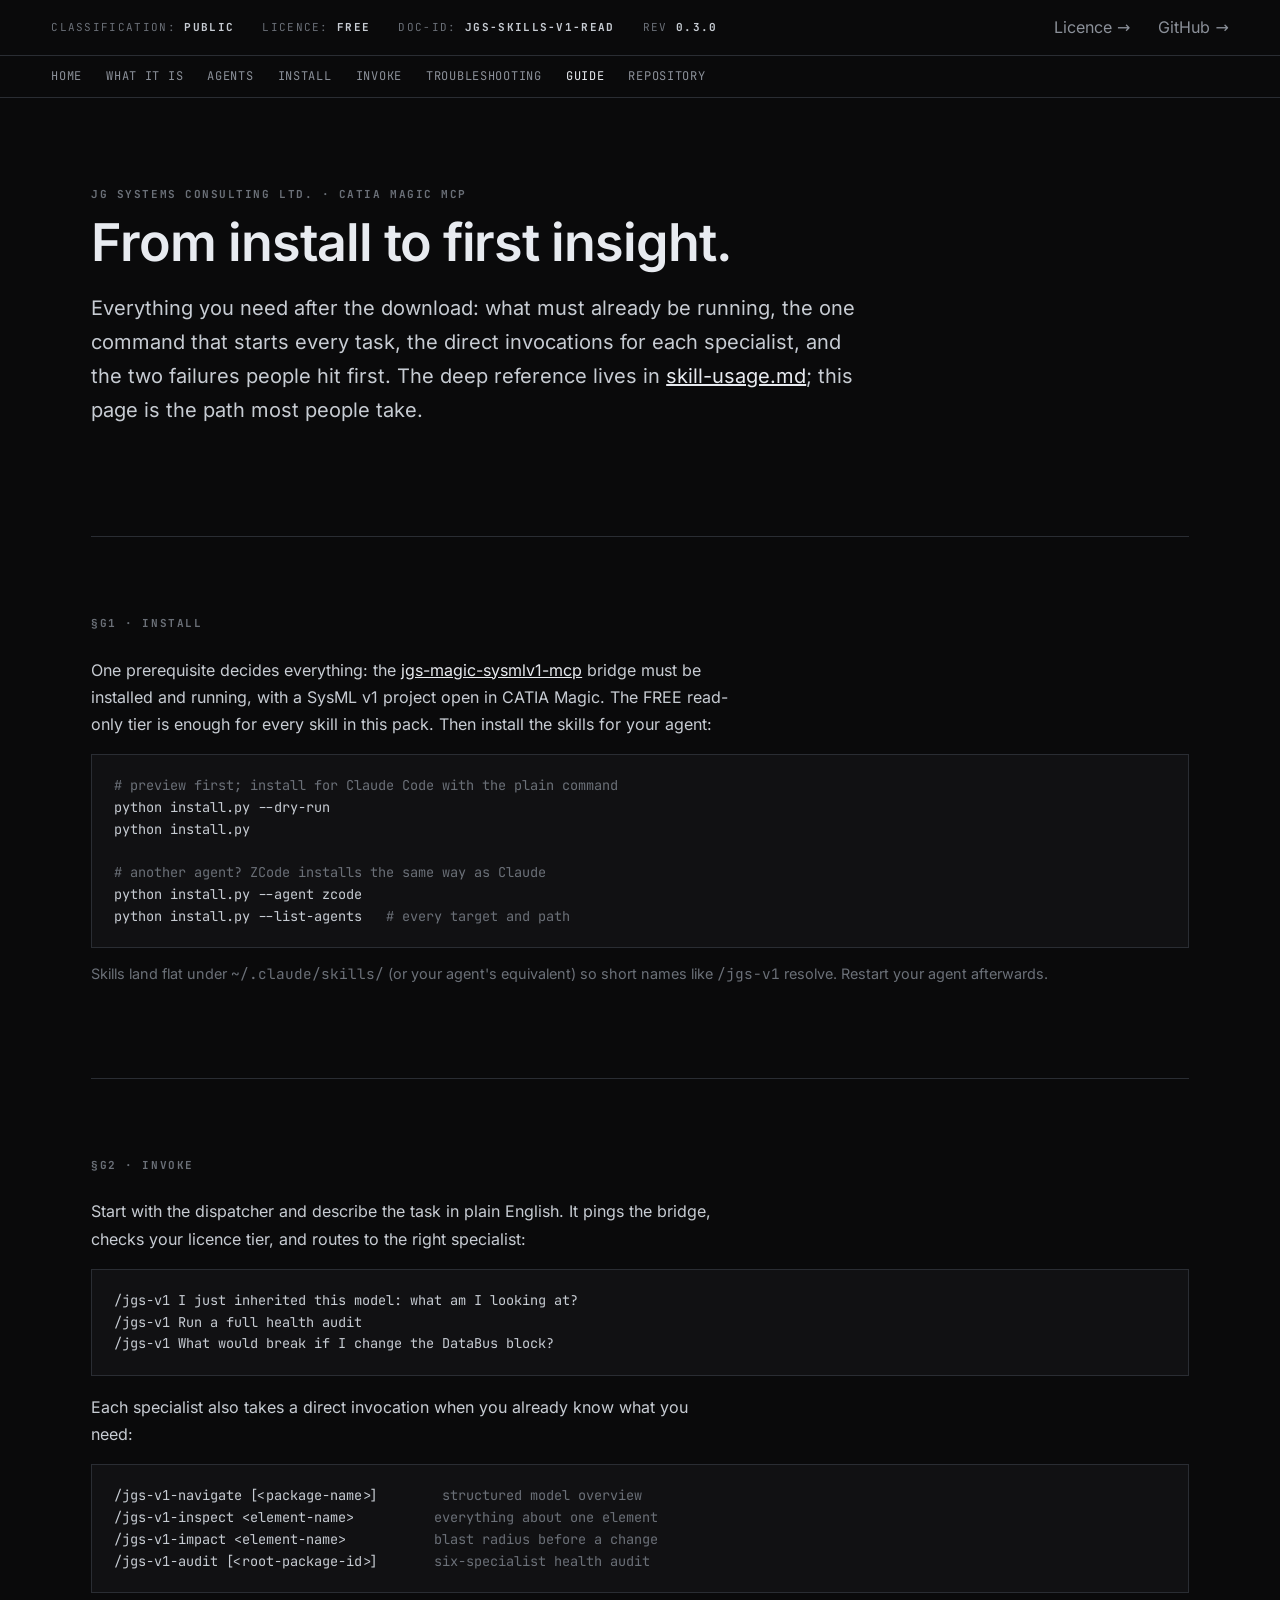
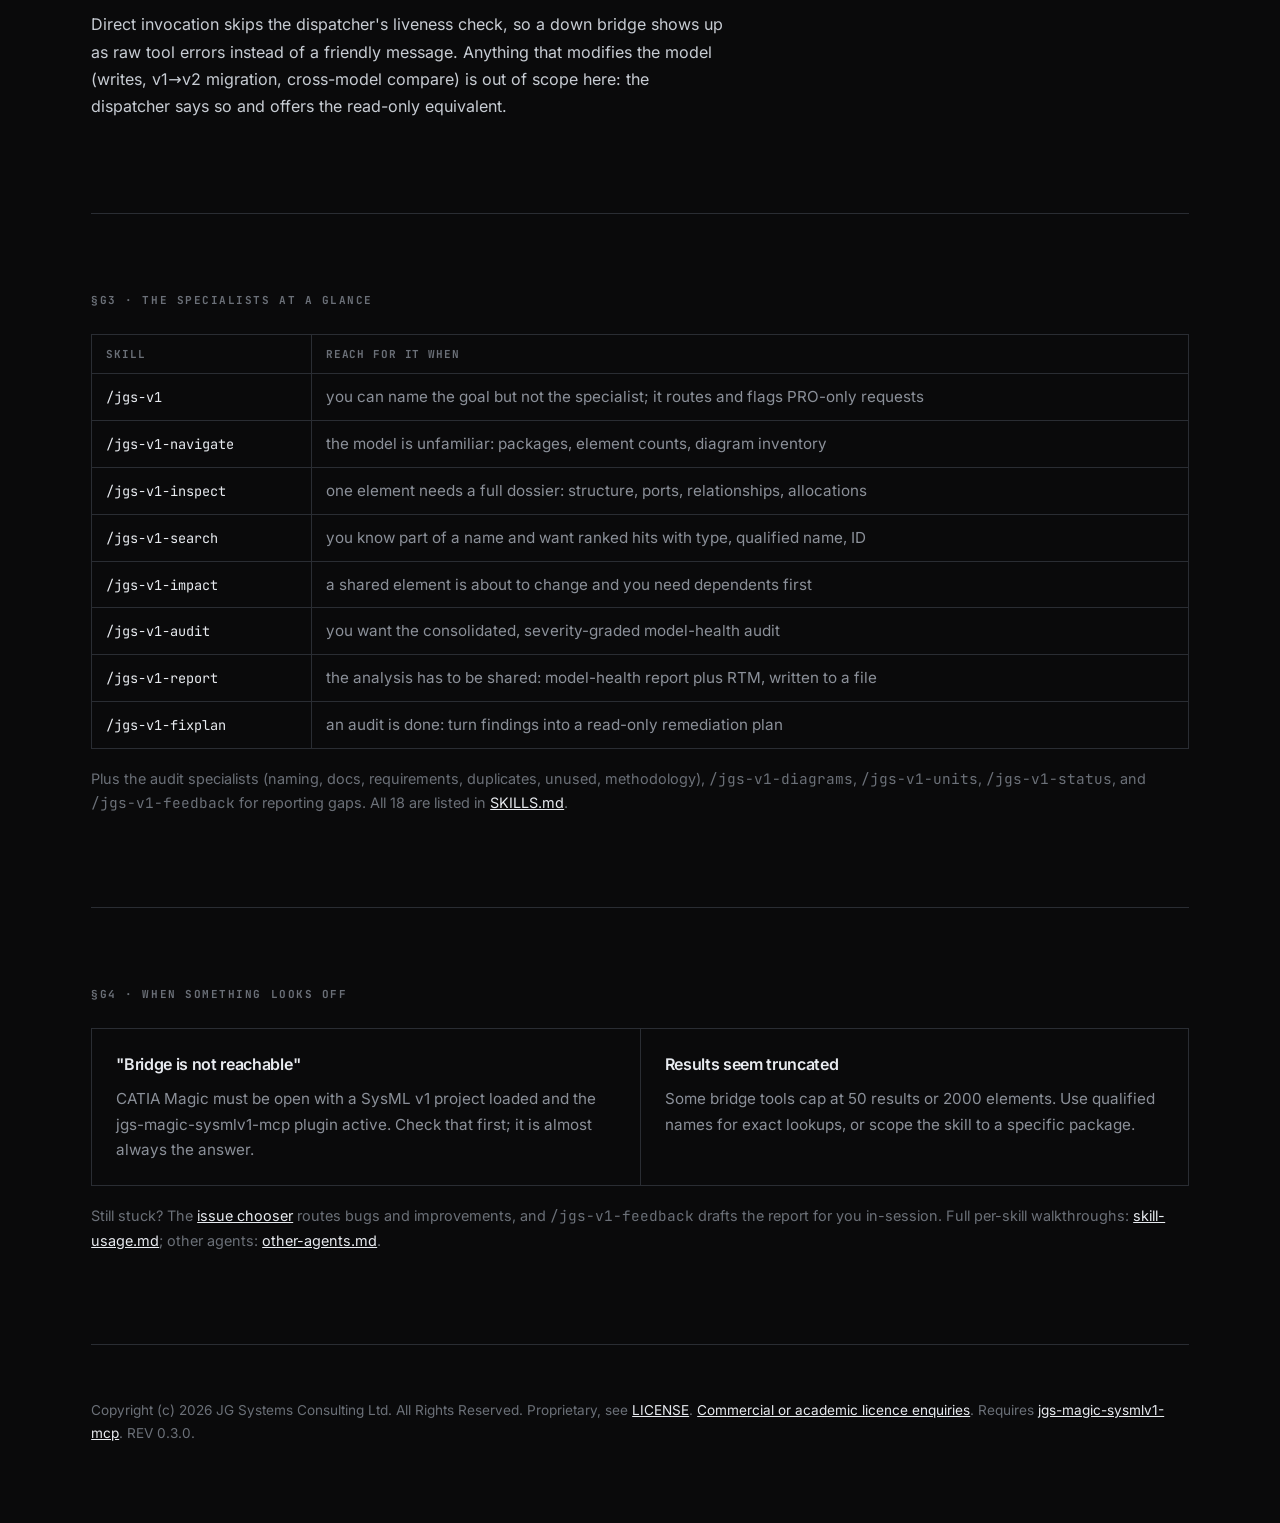
==== docs/guide.html @ 7a107ebd "Initial release 0.3.0" ====
<!DOCTYPE html>
<!--
  Copyright (c) 2026 JG Systems Consulting Ltd. All Rights Reserved.
  Generated at release time from scripts/release_v1_free_templates/docs/guide.html.
  JGS brand & design system: dark engineering drafting-document aesthetic.
-->
<html lang="en">
<head>
<meta charset="utf-8">
<meta name="viewport" content="width=device-width, initial-scale=1">
<title>Guide: JGS SysML v1 Read Skills for CATIA Magic | JGS</title>
<meta name="description" content="From install to first insight with the JGS SysML v1 Read Skills: prerequisites, the /jgs-v1 dispatcher, direct invocations, and fixes for the two most common failures.">
<meta name="robots" content="index, follow">
<meta name="author" content="JG Systems Consulting Ltd.">
<link rel="canonical" href="https://jgsystemsconsulting.github.io/jgs-magic-sysmlv1-read-skills/guide.html">
<meta property="og:type" content="article">
<meta property="og:site_name" content="JGS CATIA Magic MCP">
<meta property="og:title" content="Guide: JGS SysML v1 Read Skills for CATIA Magic">
<meta property="og:description" content="Prerequisites, the /jgs-v1 dispatcher, direct invocations, and troubleshooting for the free, read-only SysML v1 skills.">
<meta property="og:url" content="https://jgsystemsconsulting.github.io/jgs-magic-sysmlv1-read-skills/guide.html">
<meta name="twitter:card" content="summary">
<meta name="twitter:title" content="Guide: JGS SysML v1 Read Skills for CATIA Magic">
<meta name="twitter:description" content="Prerequisites, the /jgs-v1 dispatcher, direct invocations, and troubleshooting for the free, read-only SysML v1 skills.">
<link rel="stylesheet" href="site.css">
</head>
<body>

<header class="masthead">
  <div class="row">
    <span>CLASSIFICATION: <b>PUBLIC</b></span>
    <span>LICENCE: <b>FREE</b></span>
    <span>DOC-ID: <b>JGS-SKILLS-V1-READ</b></span>
    <span>REV <b>0.3.0</b></span>
    <span class="spacer"></span>
    <a href="https://labs.jgsystemsconsulting.com/licensing.html">Licence →</a>
    <a href="https://github.com/jgsystemsconsulting/jgs-magic-sysmlv1-read-skills">GitHub →</a>
  </div>
</header>

<nav class="sitenav" aria-label="Site">
  <div class="row">
    <a href="index.html">Home</a>
    <a href="index.html#what">What it is</a>
    <a href="index.html#agents">Agents</a>
    <a href="#install">Install</a>
    <a href="#usage">Invoke</a>
    <a href="#troubleshooting">Troubleshooting</a>
    <a href="guide.html" aria-current="page">Guide</a>
    <a href="https://github.com/jgsystemsconsulting/jgs-magic-sysmlv1-read-skills">Repository</a>
  </div>
</nav>

<main class="wrap">

  <section class="hero">
    <p class="label">JG Systems Consulting Ltd. · CATIA Magic MCP</p>
    <h1>From install to first insight.</h1>
    <p class="lede">
      Everything you need after the download: what must already be running, the one command
      that starts every task, the direct invocations for each specialist, and the two failures
      people hit first. The deep reference lives in
      <a href="https://github.com/jgsystemsconsulting/jgs-magic-sysmlv1-read-skills/blob/main/docs/skill-usage.md">skill-usage.md</a>; this page is the path
      most people take.
    </p>
  </section>

  <section id="install">
    <p class="label sec-label">§G1 · Install</p>
    <p class="lead-in">
      One prerequisite decides everything: the
      <a href="https://github.com/jgsystemsconsulting/jgs-magic-sysmlv1-mcp">jgs-magic-sysmlv1-mcp</a>
      bridge must be installed and running, with a SysML v1 project open in CATIA Magic. The FREE
      read-only tier is enough for every skill in this pack. Then install the skills for your agent:
    </p>
    <pre><span class="c"># preview first; install for Claude Code with the plain command</span>
python install.py --dry-run
python install.py

<span class="c"># another agent? ZCode installs the same way as Claude</span>
python install.py --agent zcode
python install.py --list-agents   <span class="c"># every target and path</span></pre>
    <p style="margin-top:14px; font-size:0.9rem; color:var(--mute);">Skills land flat under <code>~/.claude/skills/</code> (or your agent's equivalent) so short names like <code>/jgs-v1</code> resolve. Restart your agent afterwards.</p>
  </section>

  <section id="usage">
    <p class="label sec-label">§G2 · Invoke</p>
    <p class="lead-in">Start with the dispatcher and describe the task in plain English. It pings the
      bridge, checks your licence tier, and routes to the right specialist:</p>
    <pre>/jgs-v1 I just inherited this model: what am I looking at?
/jgs-v1 Run a full health audit
/jgs-v1 What would break if I change the DataBus block?</pre>
    <p class="lead-in" style="margin-top:18px;">Each specialist also takes a direct invocation when you already know what you need:</p>
    <pre>/jgs-v1-navigate [&lt;package-name&gt;]        <span class="c">structured model overview</span>
/jgs-v1-inspect &lt;element-name&gt;          <span class="c">everything about one element</span>
/jgs-v1-impact &lt;element-name&gt;           <span class="c">blast radius before a change</span>
/jgs-v1-audit [&lt;root-package-id&gt;]       <span class="c">six-specialist health audit</span></pre>
    <p class="lead-in" style="margin-top:18px;">Direct invocation skips the dispatcher's liveness check, so a down bridge shows up as raw tool errors instead of a friendly message. Anything that modifies the model (writes, v1→v2 migration, cross-model compare) is out of scope here: the dispatcher says so and offers the read-only equivalent.</p>
  </section>

  <section id="skills">
    <p class="label sec-label">§G3 · The specialists at a glance</p>
    <table>
      <thead><tr><th>Skill</th><th>Reach for it when</th></tr></thead>
      <tbody>
        <tr><td><code>/jgs-v1</code></td><td>you can name the goal but not the specialist; it routes and flags PRO-only requests</td></tr>
        <tr><td><code>/jgs-v1-navigate</code></td><td>the model is unfamiliar: packages, element counts, diagram inventory</td></tr>
        <tr><td><code>/jgs-v1-inspect</code></td><td>one element needs a full dossier: structure, ports, relationships, allocations</td></tr>
        <tr><td><code>/jgs-v1-search</code></td><td>you know part of a name and want ranked hits with type, qualified name, ID</td></tr>
        <tr><td><code>/jgs-v1-impact</code></td><td>a shared element is about to change and you need dependents first</td></tr>
        <tr><td><code>/jgs-v1-audit</code></td><td>you want the consolidated, severity-graded model-health audit</td></tr>
        <tr><td><code>/jgs-v1-report</code></td><td>the analysis has to be shared: model-health report plus RTM, written to a file</td></tr>
        <tr><td><code>/jgs-v1-fixplan</code></td><td>an audit is done: turn findings into a read-only remediation plan</td></tr>
      </tbody>
    </table>
    <p style="margin-top:14px; font-size:0.9rem; color:var(--mute);">Plus the audit specialists (naming, docs, requirements, duplicates, unused, methodology), <code>/jgs-v1-diagrams</code>, <code>/jgs-v1-units</code>, <code>/jgs-v1-status</code>, and <code>/jgs-v1-feedback</code> for reporting gaps. All 18 are listed in <a href="https://github.com/jgsystemsconsulting/jgs-magic-sysmlv1-read-skills/blob/main/SKILLS.md">SKILLS.md</a>.</p>
  </section>

  <section id="troubleshooting">
    <p class="label sec-label">§G4 · When something looks off</p>
    <div class="grid cols-2">
      <div class="cell"><h3>"Bridge is not reachable"</h3><p>CATIA Magic must be open with a SysML v1 project loaded and the jgs-magic-sysmlv1-mcp plugin active. Check that first; it is almost always the answer.</p></div>
      <div class="cell"><h3>Results seem truncated</h3><p>Some bridge tools cap at 50 results or 2000 elements. Use qualified names for exact lookups, or scope the skill to a specific package.</p></div>
    </div>
    <p style="margin-top:18px; font-size:0.9rem; color:var(--mute);">Still stuck? The <a href="https://github.com/jgsystemsconsulting/jgs-magic-sysmlv1-read-skills/issues/new/choose">issue chooser</a> routes bugs and improvements, and <code>/jgs-v1-feedback</code> drafts the report for you in-session. Full per-skill walkthroughs: <a href="https://github.com/jgsystemsconsulting/jgs-magic-sysmlv1-read-skills/blob/main/docs/skill-usage.md">skill-usage.md</a>; other agents: <a href="https://github.com/jgsystemsconsulting/jgs-magic-sysmlv1-read-skills/blob/main/docs/other-agents.md">other-agents.md</a>.</p>
  </section>

  <footer>
    <p>Copyright (c) 2026 JG Systems Consulting Ltd. All Rights Reserved. Proprietary,
       see <a href="https://github.com/jgsystemsconsulting/jgs-magic-sysmlv1-read-skills/blob/main/LICENSE">LICENSE</a>.
       <a href="https://labs.jgsystemsconsulting.com/licensing.html">Commercial or academic licence enquiries</a>.
       Requires <a href="https://github.com/jgsystemsconsulting/jgs-magic-sysmlv1-mcp">jgs-magic-sysmlv1-mcp</a>. REV 0.3.0.</p>
  </footer>

</main>
</body>
</html>
---- docs/site.css ----
/*
  Copyright (c) 2026 JG Systems Consulting Ltd. All Rights Reserved.
  Generated at release time from scripts/release_v1_free_templates/docs/site.css.
  JGS brand & design system: dark engineering drafting-document aesthetic.
  Shared stylesheet for every page of this site (RR-B-20 / RR-B-30).
*/
@font-face { font-family: 'Inter'; font-style: normal; font-weight: 400; font-display: swap; src: url('fonts/inter-400.woff2') format('woff2'); }
@font-face { font-family: 'Inter'; font-style: normal; font-weight: 600; font-display: swap; src: url('fonts/inter-600.woff2') format('woff2'); }
@font-face { font-family: 'JetBrains Mono'; font-style: normal; font-weight: 400; font-display: swap; src: url('fonts/jetbrains-mono-400.woff2') format('woff2'); }
@font-face { font-family: 'JetBrains Mono'; font-style: normal; font-weight: 700; font-display: swap; src: url('fonts/jetbrains-mono-700.woff2') format('woff2'); }

:root {
  --ink: #0a0a0b; --ink-2: #111113; --ink-3: #16171a; --ink-4: #1e2024;
  --line: #2a2d33; --line-2: #3a3e46;
  --mute: #6b7078; --mute-2: #8b9099;
  --text: #c7ccd3; --text-hi: #e8ebf0;
  --paper: #f4f2ec; --paper-ink: #0a0a0b;
  --mono: 'JetBrains Mono', ui-monospace, 'SFMono-Regular', Menlo, Consolas, monospace;
  --sans: 'Inter', ui-sans-serif, system-ui, sans-serif;
  --pad-x: clamp(24px, 4vw, 80px); --pad-section: clamp(48px, 6vw, 96px);
}

* { box-sizing: border-box; }
html { -webkit-text-size-adjust: 100%; scroll-behavior: smooth; }
body {
  margin: 0; background: var(--ink); color: var(--mute-2);
  font-family: var(--sans); font-size: 16px; line-height: 1.7;
  -webkit-font-smoothing: antialiased;
}
.wrap { max-width: 1200px; margin: 0 auto; padding: 0 var(--pad-x); }
a { color: var(--text-hi); }
h1, h2, h3 { color: var(--text-hi); letter-spacing: -0.02em; font-weight: 600; }
code, .mono { font-family: var(--mono); }

.label {
  font-family: var(--mono); font-weight: 700; text-transform: uppercase;
  letter-spacing: 0.14em; font-size: 0.6875rem; color: var(--mute);
}

/* Masthead + site nav */
.masthead { border-bottom: 1px solid var(--line); }
.masthead .row {
  display: flex; flex-wrap: wrap; gap: 12px 28px; align-items: center;
  padding: 14px var(--pad-x);
}
.masthead .row span { font-family: var(--mono); font-size: 0.6875rem; letter-spacing: 0.12em; color: var(--mute); text-transform: uppercase; }
.masthead .row span b { color: var(--text); font-weight: 700; }
.masthead .row .spacer { flex: 1; }
.masthead .row a { color: var(--mute-2); text-decoration: none; }
.masthead .row a:hover { color: var(--text-hi); }
.sitenav { border-bottom: 1px solid var(--line); }
.sitenav .row {
  display: flex; flex-wrap: wrap; gap: 6px 24px; align-items: center;
  padding: 10px var(--pad-x);
}
.sitenav .row a {
  font-family: var(--mono); font-size: 0.75rem; letter-spacing: 0.06em;
  text-transform: uppercase; text-decoration: none; color: var(--mute-2);
}
.sitenav .row a:hover, .sitenav .row a[aria-current="page"] { color: var(--text-hi); }

/* Section scaffolding */
section { padding: var(--pad-section) 0; border-bottom: 1px solid var(--line); }
.sec-label { margin: 0 0 24px; }
.lead-in { color: var(--text); max-width: 64ch; }

/* Hero */
.hero h1 { font-size: clamp(2rem, 5vw, 3.25rem); margin: 0 0 20px; line-height: 1.08; }
.hero p.lede { font-size: clamp(1.05rem, 2vw, 1.25rem); color: var(--text); max-width: 60ch; margin: 0 0 32px; }
.btns { display: flex; flex-wrap: wrap; gap: 14px; align-items: center; }
.btn {
  font-family: var(--mono); font-weight: 700; font-size: 0.8125rem; letter-spacing: 0.06em;
  text-transform: uppercase; text-decoration: none; padding: 13px 22px; display: inline-flex; gap: 10px;
}
.btn.primary { background: var(--paper); color: var(--paper-ink); }
.btn.ghost { background: transparent; color: var(--text-hi); border: 1px solid var(--line); }
.btn:hover { transform: translateY(-1px); }

/* Grid-of-cells (hairline gaps) */
.grid { display: grid; gap: 1px; background: var(--line); border: 1px solid var(--line); }
.grid.cols-2 { grid-template-columns: repeat(2, 1fr); }
.grid.cols-3 { grid-template-columns: repeat(3, 1fr); }
.cell { background: var(--ink); padding: 22px 24px; }
.cell h3 { margin: 0 0 8px; font-size: 1rem; }
.cell code { font-size: 0.85rem; color: var(--text-hi); }
.cell p { margin: 6px 0 0; font-size: 0.95rem; color: var(--mute-2); }

/* Chain */
.chain { display: grid; gap: 1px; background: var(--line); border: 1px solid var(--line); }
.chain .step { background: var(--ink); padding: 22px 24px; display: flex; gap: 22px; align-items: baseline; }
.chain .num { font-family: var(--mono); font-weight: 700; font-size: 3rem; line-height: 1; color: var(--line-2); min-width: 2ch; }
.chain .step h3 { margin: 0 0 4px; }
.chain .step code { color: var(--text-hi); }

/* Code block */
pre {
  background: var(--ink-2); border: 1px solid var(--line); padding: 20px 22px; overflow-x: auto;
  font-family: var(--mono); font-size: 0.85rem; line-height: 1.6; color: var(--text);
}
pre .c { color: var(--mute); }

/* Tables */
table { border-collapse: collapse; width: 100%; margin: 18px 0; font-size: 0.95rem; }
th, td { border: 1px solid var(--line); padding: 10px 14px; text-align: left; vertical-align: top; }
th {
  font-family: var(--mono); text-transform: uppercase; letter-spacing: 0.08em;
  font-size: 0.6875rem; color: var(--mute); font-weight: 700;
}
td code { color: var(--text-hi); font-size: 0.85rem; }

/* CTA panel: drafting-sheet motif (token-based, brand-consistent) */
.cta { background: var(--ink-2); border: 1px solid var(--line); padding: clamp(28px, 4vw, 44px); }
.cta h2 { margin: 0 0 10px; font-size: clamp(1.4rem, 3vw, 1.9rem); }
.cta p { color: var(--text); max-width: 58ch; margin: 0 0 24px; }

footer { padding: 40px 0 64px; }
footer p { font-size: 0.85rem; color: var(--mute); }

:focus-visible { outline: 2px solid var(--paper); outline-offset: 2px; }
@media (prefers-reduced-motion: reduce) { html { scroll-behavior: auto; } * { transition: none !important; } .btn:hover { transform: none; } }
@media (max-width: 860px) {
  .grid.cols-2, .grid.cols-3 { grid-template-columns: 1fr; }
  .masthead .row .spacer { display: none; }
}
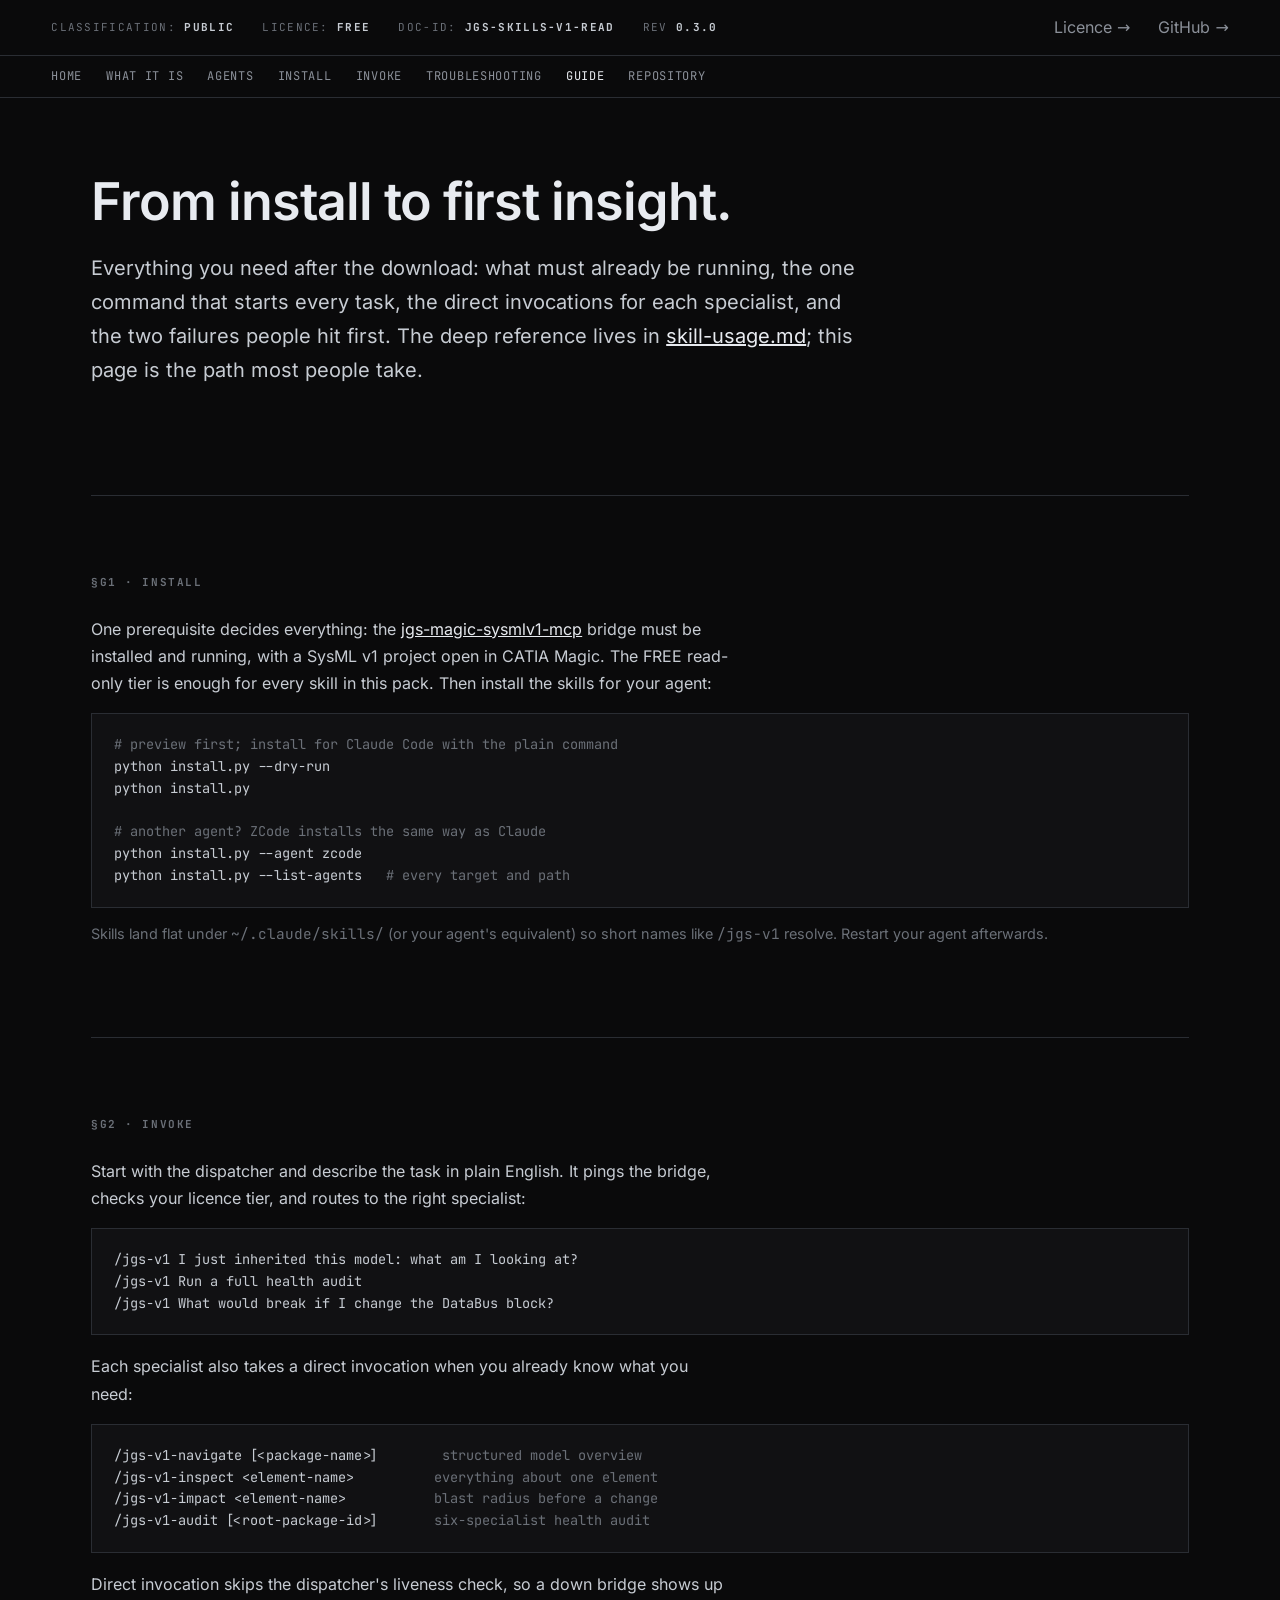
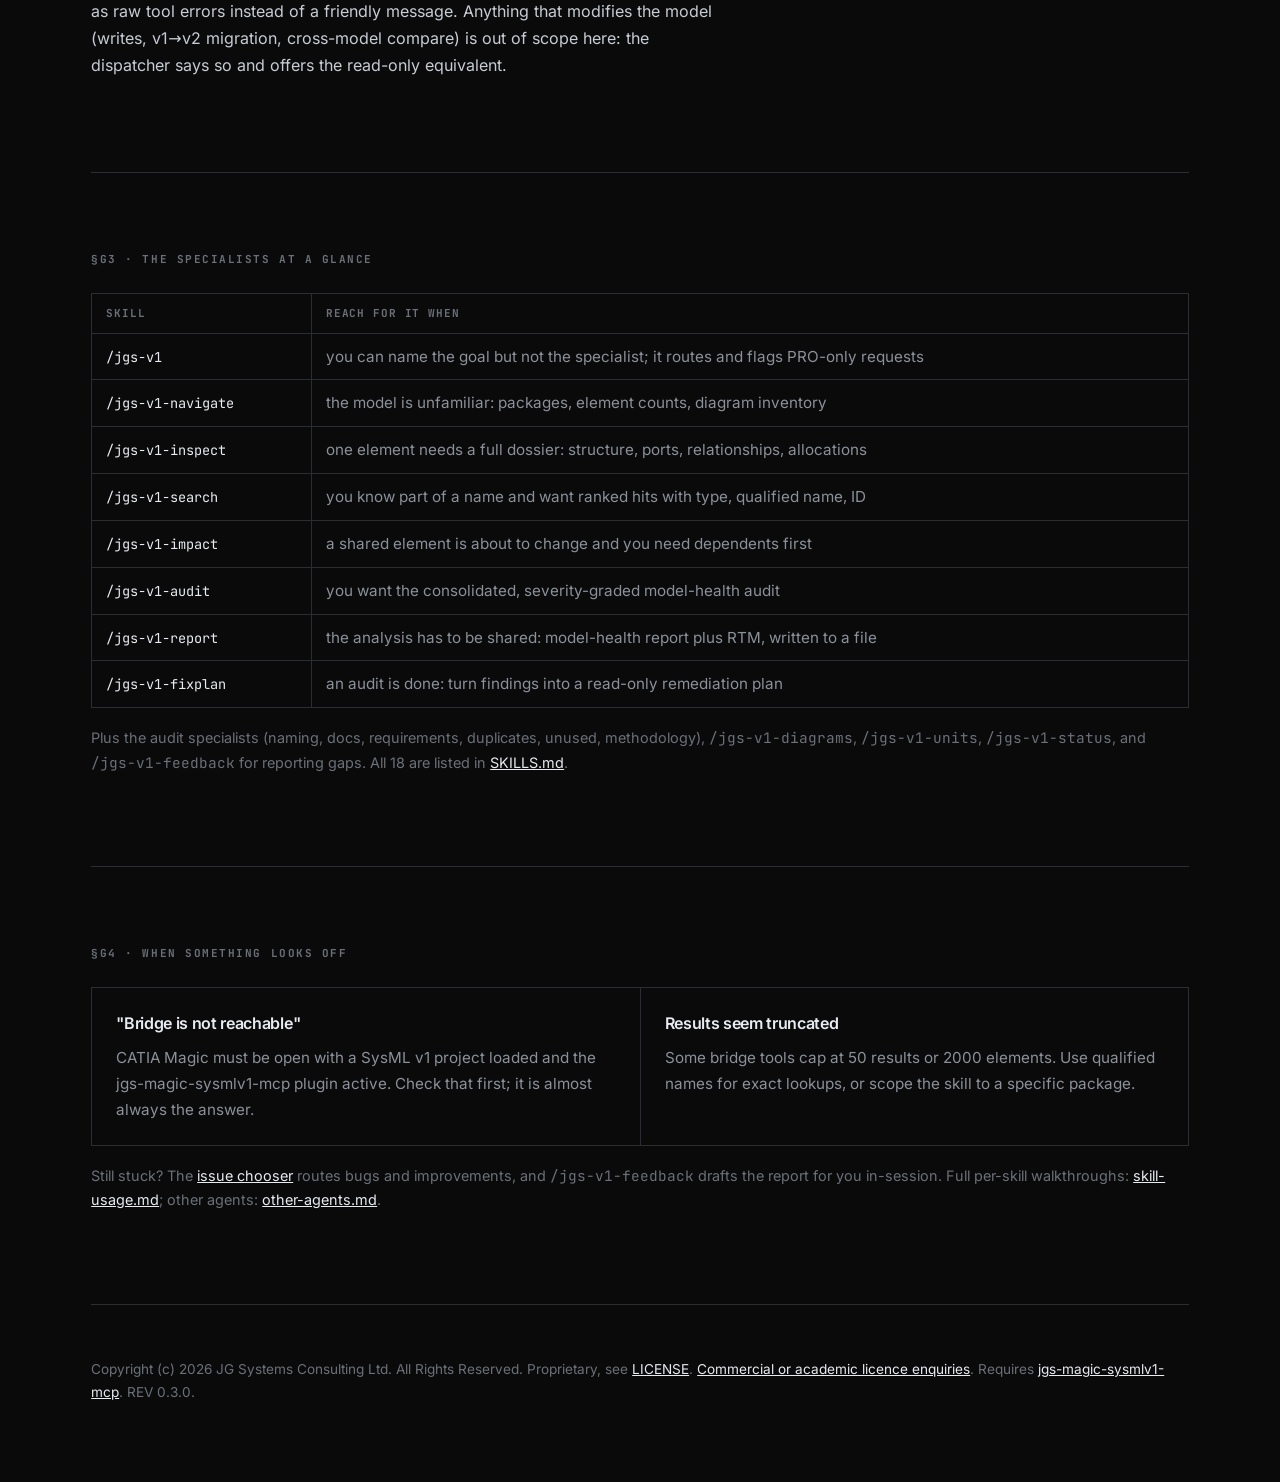
==== commit f8f6bc14: "docs(site): drop brand eyebrow lines from hero and pre-footer band to match the JGSC shell standard" ====
--- a/docs/guide.html
+++ b/docs/guide.html
@@ -22,6 +22,7 @@
 <meta name="twitter:title" content="Guide: JGS SysML v1 Read Skills for CATIA Magic">
 <meta name="twitter:description" content="Prerequisites, the /jgs-v1 dispatcher, direct invocations, and troubleshooting for the free, read-only SysML v1 skills.">
 <link rel="stylesheet" href="site.css">
+<link rel="icon" type="image/svg+xml" href="favicon.svg">
 </head>
 <body>
 
@@ -53,7 +54,6 @@
 <main class="wrap">
 
   <section class="hero">
-    <p class="label">JG Systems Consulting Ltd. · CATIA Magic MCP</p>
     <h1>From install to first insight.</h1>
     <p class="lede">
       Everything you need after the download: what must already be running, the one command
--- a/docs/site.css
+++ b/docs/site.css
@@ -58,6 +58,8 @@
   text-transform: uppercase; text-decoration: none; color: var(--mute-2);
 }
 .sitenav .row a:hover, .sitenav .row a[aria-current="page"] { color: var(--text-hi); }
+.sitenav .row a.brand { display: inline-flex; align-items: center; }
+.sitenav .row a.brand img { display: block; }
 
 /* Section scaffolding */
 section { padding: var(--pad-section) 0; border-bottom: 1px solid var(--line); }
@@ -67,6 +69,8 @@
 /* Hero */
 .hero h1 { font-size: clamp(2rem, 5vw, 3.25rem); margin: 0 0 20px; line-height: 1.08; }
 .hero p.lede { font-size: clamp(1.05rem, 2vw, 1.25rem); color: var(--text); max-width: 60ch; margin: 0 0 32px; }
+.hero-cols { display: grid; grid-template-columns: minmax(0, 1.15fr) minmax(0, 1fr); gap: clamp(28px, 4vw, 56px); align-items: center; }
+.hero-card { width: 100%; height: auto; border: 1px solid var(--line); border-radius: 6px; display: block; }
 .btns { display: flex; flex-wrap: wrap; gap: 14px; align-items: center; }
 .btn {
   font-family: var(--mono); font-weight: 700; font-size: 0.8125rem; letter-spacing: 0.06em;
@@ -120,5 +124,6 @@
 @media (prefers-reduced-motion: reduce) { html { scroll-behavior: auto; } * { transition: none !important; } .btn:hover { transform: none; } }
 @media (max-width: 860px) {
   .grid.cols-2, .grid.cols-3 { grid-template-columns: 1fr; }
+  .hero-cols { grid-template-columns: 1fr; }
   .masthead .row .spacer { display: none; }
 }
